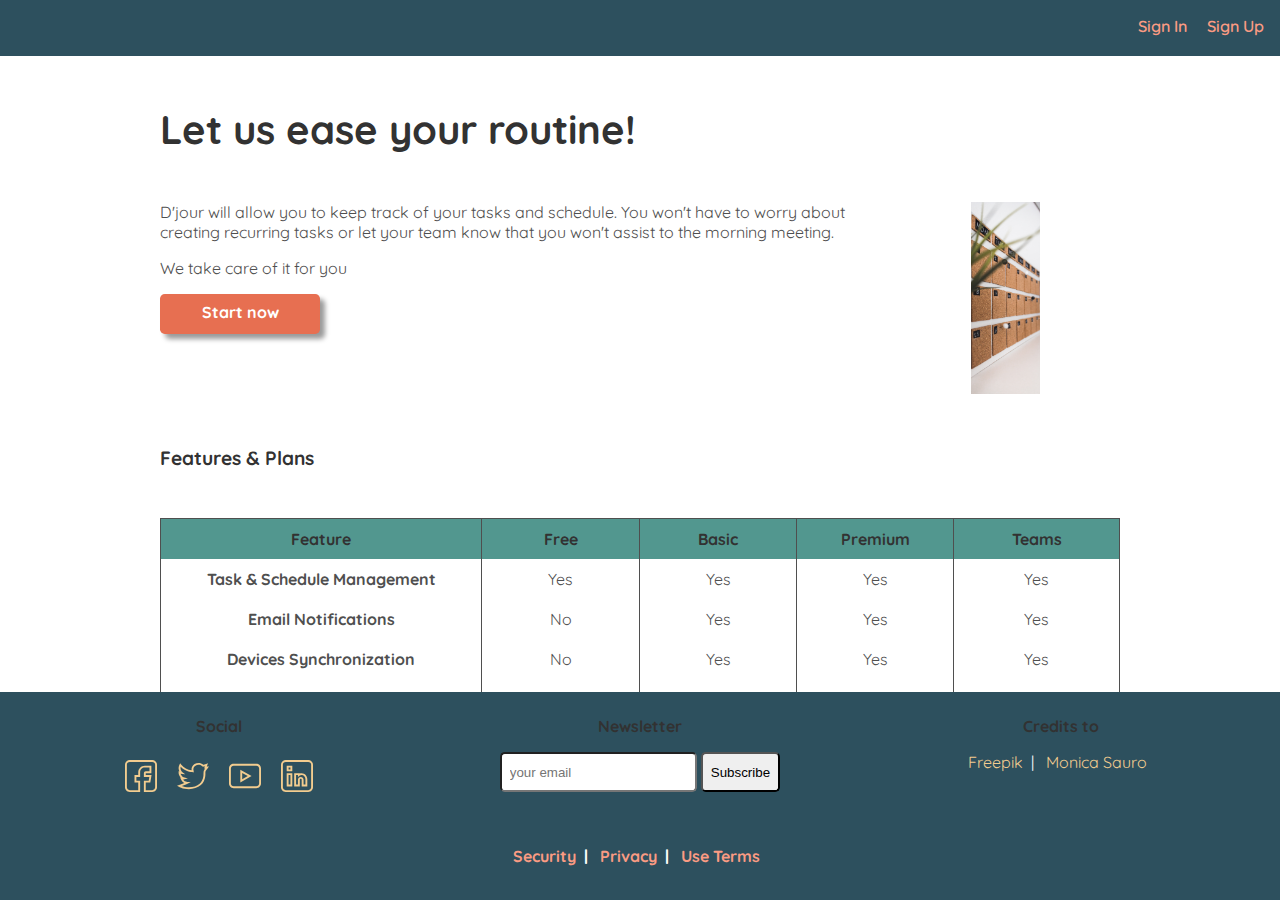
==== index.html @ 9db3313a "Initial Commit" ====
<!DOCTYPE html>
<html lang="en">
  <head>
    <meta charset="UTF-8">
    <meta name="viewport" content="width=device-width, initial-scale=1.0">
    <meta name="description" content="A tool for task and schedule management">
    <link rel="preconnect" href="https://fonts.gstatic.com">
    <link href="https://fonts.googleapis.com/css2?family=Quicksand:wght@400;500;600;700&display=swap" rel="stylesheet">
    <link rel="stylesheet" href="assets/styles/base.css">
    <title>D'jour - Your Schedule organizer</title>
  </head>
  <body>
    <header>
      <a href="#">Sign In</a>
      <a href="#">Sign Up</a>
    </header>
    <main>
      <div class='landing'>
        <section>
          <h2>Let us ease your routine!</h2>
          <div class="content">
            <div>
              <p>
                D'jour will allow you to keep track of your tasks and schedule. 
                You won't have to worry about creating recurring tasks or let your team know that you won't assist to the morning meeting.
              </p>
              <p>We take care of it for you</p>
              <a class='button' href="#">Start now</a>
            </div>
            <figure>
              <img src="./assets/images/workplace-1.jpg" alt="calendar">
            </figure>
          </div>
        </section>
        <section class='features'>
          <h3>Features & Plans</h3>
          <div class="content">
            <table>
              <thead>
                <th>Feature</th>
                <th>Free</th>
                <th>Basic</th>
                <th>Premium</th>
                <th>Teams</th>
              </thead>
              <tbody>
                <tr>
                  <td>Task & Schedule Management</td>
                  <td>Yes</td>
                  <td>Yes</td>
                  <td>Yes</td>
                  <td>Yes</td>
                </tr>
                <tr>
                  <td>Email Notifications</td>
                  <td>No</td>
                  <td>Yes</td>
                  <td>Yes</td>
                  <td>Yes</td>
                </tr>
                <tr>
                  <td>Devices Synchronization</td>
                  <td>No</td>
                  <td>Yes</td>
                  <td>Yes</td>
                  <td>Yes</td>
                </tr>
                <tr>
                  <td>SMS Notifications</td>
                  <td>No</td>
                  <td>No</td>
                  <td>Yes</td>
                  <td>Yes</td>
                </tr>
                <tr>
                  <td>Chat</td>
                  <td>No</td>
                  <td>No</td>
                  <td>No</td>
                  <td>Yes</td>
                </tr>
              </tbody>
              <tfoot>
                <td></td>
                <td><del>0 USD/Month</del></td>
                <td>2 USD/Month</td>
                <td>5 USD/Month</td>
                <td>10 USD/Month</td>
              </tfoot>
            </table>
          </div>
        </section>
        <section class="plataforms">
          <h3>Plataforms</h3>
          <div class="content">
            <article>
              <figure>
                <object data="./assets/images/windows-icon.svg"></object>
                <figcaption>Windows OS logo</figcaption>
              </figure>
              <a class="button"href="#">download</a>
            </article>
            <article>
              <figure>
                <object data="./assets/images/mac-icon.svg"></object>
                <figcaption>Apple logo</figcaption>
              </figure>
              <a class="button"href="#">download</a>
            </article>
            <article>
              <figure>
                <object data="./assets/images/android-icon.svg"></object>
                <figcaption>Android logo</figcaption>
              </figure>
              <a class="button" href="#">download</a>
            </article>
          </div>
        </section>
      </div>
    </main>
    <footer>
      <section>
        <h4>Social</h4>
        <nav>
          <a href="#">
            <figure>
              <svg viewBox="0 0 512 512" xmlns="http://www.w3.org/2000/svg"><path d="m75 512h167v-182h-60v-60h60v-75c0-41.355469 33.644531-75 75-75h75v60h-60c-16.542969 0-30 13.457031-30 30v60h87.292969l-10 60h-77.292969v182h135c41.355469 0 75-33.644531 75-75v-362c0-41.355469-33.644531-75-75-75h-362c-41.355469 0-75 33.644531-75 75v362c0 41.355469 33.644531 75 75 75zm-45-437c0-24.8125 20.1875-45 45-45h362c24.8125 0 45 20.1875 45 45v362c0 24.8125-20.1875 45-45 45h-105v-122h72.707031l20-120h-92.707031v-30h90v-120h-105c-57.898438 0-105 47.101562-105 105v45h-60v120h60v122h-137c-24.8125 0-45-20.1875-45-45zm0 0"/></svg>
            </figure>
          </a>
          <a href="#">
            <figure>
              <svg viewBox="0 -47 512.00004 512" xmlns="http://www.w3.org/2000/svg"><path d="m512 55.964844c-32.207031 1.484375-31.503906 1.363281-35.144531 1.667968l19.074219-54.472656s-59.539063 21.902344-74.632813 25.820313c-39.640625-35.628907-98.5625-37.203125-140.6875-11.3125-34.496094 21.207031-53.011719 57.625-46.835937 100.191406-67.136719-9.316406-123.703126-41.140625-168.363282-94.789063l-14.125-16.964843-10.554687 19.382812c-13.339844 24.492188-17.769531 52.496094-12.476563 78.851563 2.171875 10.8125 5.863282 21.125 10.976563 30.78125l-12.117188-4.695313-1.4375 20.246094c-1.457031 20.566406 5.390625 44.574219 18.320313 64.214844 3.640625 5.53125 8.328125 11.605469 14.269531 17.597656l-6.261719-.960937 7.640625 23.199218c10.042969 30.480469 30.902344 54.0625 57.972657 67.171875-27.035157 11.472657-48.875 18.792969-84.773438 30.601563l-32.84375 10.796875 30.335938 16.585937c11.566406 6.324219 52.4375 27.445313 92.820312 33.78125 89.765625 14.078125 190.832031 2.613282 258.871094-58.664062 57.308594-51.613282 76.113281-125.03125 72.207031-201.433594-.589844-11.566406 2.578125-22.605469 8.921875-31.078125 12.707031-16.964844 48.765625-66.40625 48.84375-66.519531zm-72.832031 48.550781c-10.535157 14.066406-15.8125 32.03125-14.867188 50.578125 3.941407 77.066406-17.027343 136.832031-62.328125 177.628906-52.917968 47.660156-138.273437 66.367188-234.171875 51.324219-17.367187-2.722656-35.316406-8.820313-50.171875-14.910156 30.097656-10.355469 53.339844-19.585938 90.875-37.351563l52.398438-24.800781-57.851563-3.703125c-27.710937-1.773438-50.785156-15.203125-64.96875-37.007812 7.53125-.4375 14.792969-1.65625 22.023438-3.671876l55.175781-15.367187-55.636719-13.625c-27.035156-6.621094-42.445312-22.796875-50.613281-35.203125-5.363281-8.152344-8.867188-16.503906-10.96875-24.203125 5.578125 1.496094 12.082031 2.5625 22.570312 3.601563l51.496094 5.09375-40.800781-31.828126c-29.398437-22.929687-41.179687-57.378906-32.542969-90.496093 91.75 95.164062 199.476563 88.011719 210.320313 90.527343-2.386719-23.183593-2.449219-23.238281-3.074219-25.445312-13.886719-49.089844 16.546875-74.015625 30.273438-82.453125 28.671874-17.621094 74.183593-20.277344 105.707031 8.753906 6.808593 6.265625 16.015625 8.730469 24.632812 6.589844 7.734375-1.921875 14.082031-3.957031 20.296875-6.171875l-12.9375 36.945312 16.515625.011719c-3.117187 4.179688-6.855469 9.183594-11.351562 15.183594zm0 0"/></svg>
            </figure>
          </a>
          <a href="#">
            <figure>
              <svg viewBox="0 -61 512 512" xmlns="http://www.w3.org/2000/svg"><path d="m75 390h362c41.355469 0 75-33.644531 75-75v-240c0-41.355469-33.644531-75-75-75h-362c-41.355469 0-75 33.644531-75 75v240c0 41.355469 33.644531 75 75 75zm-45-315c0-24.8125 20.1875-45 45-45h362c24.8125 0 45 20.1875 45 45v240c0 24.8125-20.1875 45-45 45h-362c-24.8125 0-45-20.1875-45-45zm0 0"/><path d="m181 94.507812v203.898438l180.5-103.621094zm30 50.984376 89.5 49.722656-89.5 51.378906zm0 0"/></svg>
            </figure>
          </a>
          <a href="#">
            <figure>
              <svg viewBox="0 0 512 512" xmlns="http://www.w3.org/2000/svg"><path d="m437 0h-362c-41.355469 0-75 33.644531-75 75v362c0 41.355469 33.644531 75 75 75h362c41.355469 0 75-33.644531 75-75v-362c0-41.355469-33.644531-75-75-75zm45 437c0 24.8125-20.1875 45-45 45h-362c-24.8125 0-45-20.1875-45-45v-362c0-24.8125 20.1875-45 45-45h362c24.8125 0 45 20.1875 45 45zm0 0"/><path d="m91 422h90v-212h-90zm30-182h30v152h-30zm0 0"/><path d="m331.085938 210c-.027344 0-.058594 0-.085938 0-10.371094 0-20.472656 1.734375-30 5.101562v-5.101562h-90v212h90v-107c0-8.269531 6.730469-15 15-15s15 6.730469 15 15v107h90v-117.3125c0-48.546875-39.382812-94.640625-89.914062-94.6875zm59.914062 182h-30v-77c0-24.8125-20.1875-45-45-45s-44.996094 20.1875-45 44.996094v77.003906h-30v-152h30v30.019531l24.007812-18.03125c10.441407-7.84375 22.886719-11.988281 35.992188-11.988281h.058594c31.929687.03125 59.941406 30.257812 59.941406 64.6875zm0 0"/><path d="m91 180h90v-90h-90zm30-60h30v30h-30zm0 0"/></svg>
            </figure>
          </a>
        </nav>
      </section>
      <section>
        <h4>Newsletter</h4>
        <form action="#" method="post">
          <input type="text" placeholder="your email">
          <button type="submit">Subscribe</button>
        </form>
      </section>
      <section>
        <h4>Credits to</h4>
        <nav class="inline-nav">
          <a href="https://www.flaticon.com/authors/freepik" title="Freepik">Freepik</a>
          <a href="https://unsplash.com/@monicasauro?utm_source=unsplash&amp;utm_medium=referral&amp;utm_content=creditCopyText">Monica Sauro</a>
        </nav>
      </section>
      <section class="legal">
        <nav class="inline-nav">
          <a href="#">Security</a>
          <a href="#">Privacy</a>
          <a href="#">Use Terms</a>
        </nav>
      </section>
    </footer>
  </body>
</html>
---- assets/styles/base.css ----
:root {
  --primary-color: #2d505e;
  --font-color-1: #323232;
  --font-color-2: #4f4f4f;
  --secondary-color: #fa9b83;
  --tertiary-color: #f2cc8f;
  --forth-color: #52978f;
  font-family: 'Quicksand', sans-serif;
  font-size: 16px;
  color: var(--font-color-2);
}

* {
  box-sizing: border-box;
  padding: 0;
  margin: 0;
}

body {
  min-height: 100vh;
  position: relative;
}

p {
  margin-bottom: 1rem;
}

a {
  padding: 0.5rem;
}

ul {
  list-style-type: none;
}

input, select, button, .button {
  height: 2.5rem;
  border-radius: 0.3rem;
  padding: 0.5rem;
}

a.button {
  color: white;
  font-weight: bold;
  display: inline-block;
  text-align: center;
}

a.button:hover {
  text-decoration: none;
}

h1, h2, h3, h4, h5 {
  color: var(--font-color-1);
}

h1 {
  font-size: 4rem;
  font-weight: 900;
}

h2 {
  font-size: 2.5rem;
  font-weight: 900;
}

h3 {
  font-size: 1.2rem;
  font-weight: 700;
}

h4 {
  font-size: 1rem;
  font-weight: 600;
}

h5 {
  font-size: 0.8rem;
  font-weight: 600;
}

a, a:visited {
  text-decoration: none;
}

a:hover {
  text-decoration: underline;
}

header, footer {
  padding: 0.5rem;
  background-color: var(--primary-color);
  color: var(--secondary-color);
}

header {
  text-align: right;
  height: 3.5rem;
}

header > a {
  font-weight: 600;
}

header > a, footer a {
  display: inline-block;
  color: var(--secondary-color);
}

footer {
  height: 13rem;
  display: flex;
  flex-wrap: wrap;
  position: absolute;
  bottom: 0;
  right: 0;
  left: 0;
}

footer > section {
  flex-shrink: 0;
  width: 33.33%;
  text-align: center;
  padding-top: 1rem;
}

footer > section h4 {
  margin-bottom: 1rem;
  font-weight: bold;
}

footer > .legal {
  width: 100%;
}

footer > .legal a{
  color: var(--secondary-color);
  font-weight: bold;
}

footer figure {
  width: 2rem;
}

footer svg {
  fill: var(--tertiary-color);
}

footer a {
  color: var(--tertiary-color);
}

footer .inline-nav a {
  padding: 0;
}

footer .inline-nav a:after {
  content: '|';
  color: white;
  margin: 0 0.5rem 0 0.5rem;
}

footer .inline-nav a:last-child::after {
  content: '';
  margin-left: 0;
}

main {
  height: calc(100vh - 16.5rem);
  overflow-y: scroll;
}

main > div {
  max-width: 60rem;
  margin: auto;
}

table {
  border-collapse: collapse;
  text-align: center;
  border: 1px solid var(--font-color-2);
}

td,th {
  border-right: 1px solid var(--font-color-2);
  border-left: 1px solid var(--font-color-2);
}

thead {
  background-color: var(--forth-color);
}

th {
  color: var(--font-color-1);
}

td, th {
  height: 2.5rem;
  padding: 0.5rem;
}

.landing > section {
  margin-bottom: 3rem;
  margin-top: 3rem;
}

.landing > section h2, .landing > section h3 {
  margin-bottom: 3rem;
}

.landing > section > .content {
  display: flex;
}

.landing > section > .content figure {
  padding: 0 5rem 0 5rem;
}

.landing > section > .content img {
  width: 100%;
  height: 12rem;
  object-fit: cover;
}

.landing .button {
  background-color: #e76f51;
}

.landing a.button {
  box-shadow: 5px 5px 5px 0px rgba(0,0,0,0.4);
  width: 10rem;
}

.landing > .features table {
  width: 100%;
}

.landing > .features tfoot {
  font-weight: bold;
}

.landing > .features td:first-child {
  font-weight: bold;
}

.landing > .plataforms article {
  width: 33.33%;
  padding: 3rem;
  text-align: center;
}

.landing > .plataforms figure {
  width: 100%;
}

.landing > .plataforms figcaption {
  visibility: hidden;
}

.landing > .plataforms object {
  width: 100%;
}
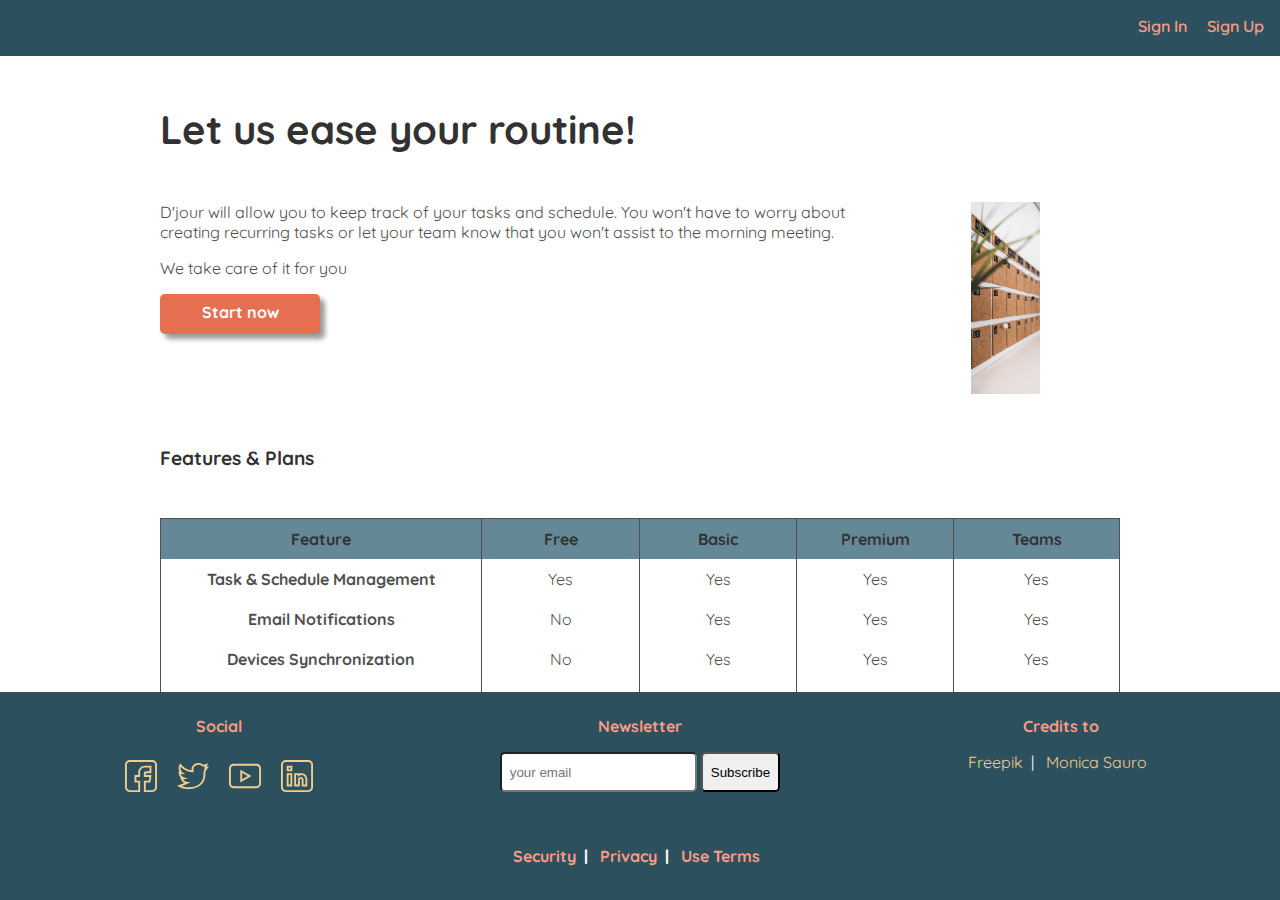
==== commit 82c39632: "add resources and tweek forms" ====
--- a/index.html
+++ b/index.html
@@ -6,13 +6,13 @@
     <meta name="description" content="A tool for task and schedule management">
     <link rel="preconnect" href="https://fonts.gstatic.com">
     <link href="https://fonts.googleapis.com/css2?family=Quicksand:wght@400;500;600;700&display=swap" rel="stylesheet">
-    <link rel="stylesheet" href="assets/styles/base.css">
+    <link rel="stylesheet" href="assets/styles/styles.css">
     <title>D'jour - Your Schedule organizer</title>
   </head>
   <body>
     <header>
-      <a href="#">Sign In</a>
-      <a href="#">Sign Up</a>
+      <a href="/sign_in.html">Sign In</a>
+      <a href="/sign_up.html">Sign Up</a>
     </header>
     <main>
       <div class='landing'>
@@ -122,22 +122,22 @@
       <section>
         <h4>Social</h4>
         <nav>
-          <a href="#">
+          <a href="https://facebook.com" target="_black">
             <figure>
               <svg viewBox="0 0 512 512" xmlns="http://www.w3.org/2000/svg"><path d="m75 512h167v-182h-60v-60h60v-75c0-41.355469 33.644531-75 75-75h75v60h-60c-16.542969 0-30 13.457031-30 30v60h87.292969l-10 60h-77.292969v182h135c41.355469 0 75-33.644531 75-75v-362c0-41.355469-33.644531-75-75-75h-362c-41.355469 0-75 33.644531-75 75v362c0 41.355469 33.644531 75 75 75zm-45-437c0-24.8125 20.1875-45 45-45h362c24.8125 0 45 20.1875 45 45v362c0 24.8125-20.1875 45-45 45h-105v-122h72.707031l20-120h-92.707031v-30h90v-120h-105c-57.898438 0-105 47.101562-105 105v45h-60v120h60v122h-137c-24.8125 0-45-20.1875-45-45zm0 0"/></svg>
             </figure>
           </a>
-          <a href="#">
+          <a href="https://twitter.com" target="_black">
             <figure>
               <svg viewBox="0 -47 512.00004 512" xmlns="http://www.w3.org/2000/svg"><path d="m512 55.964844c-32.207031 1.484375-31.503906 1.363281-35.144531 1.667968l19.074219-54.472656s-59.539063 21.902344-74.632813 25.820313c-39.640625-35.628907-98.5625-37.203125-140.6875-11.3125-34.496094 21.207031-53.011719 57.625-46.835937 100.191406-67.136719-9.316406-123.703126-41.140625-168.363282-94.789063l-14.125-16.964843-10.554687 19.382812c-13.339844 24.492188-17.769531 52.496094-12.476563 78.851563 2.171875 10.8125 5.863282 21.125 10.976563 30.78125l-12.117188-4.695313-1.4375 20.246094c-1.457031 20.566406 5.390625 44.574219 18.320313 64.214844 3.640625 5.53125 8.328125 11.605469 14.269531 17.597656l-6.261719-.960937 7.640625 23.199218c10.042969 30.480469 30.902344 54.0625 57.972657 67.171875-27.035157 11.472657-48.875 18.792969-84.773438 30.601563l-32.84375 10.796875 30.335938 16.585937c11.566406 6.324219 52.4375 27.445313 92.820312 33.78125 89.765625 14.078125 190.832031 2.613282 258.871094-58.664062 57.308594-51.613282 76.113281-125.03125 72.207031-201.433594-.589844-11.566406 2.578125-22.605469 8.921875-31.078125 12.707031-16.964844 48.765625-66.40625 48.84375-66.519531zm-72.832031 48.550781c-10.535157 14.066406-15.8125 32.03125-14.867188 50.578125 3.941407 77.066406-17.027343 136.832031-62.328125 177.628906-52.917968 47.660156-138.273437 66.367188-234.171875 51.324219-17.367187-2.722656-35.316406-8.820313-50.171875-14.910156 30.097656-10.355469 53.339844-19.585938 90.875-37.351563l52.398438-24.800781-57.851563-3.703125c-27.710937-1.773438-50.785156-15.203125-64.96875-37.007812 7.53125-.4375 14.792969-1.65625 22.023438-3.671876l55.175781-15.367187-55.636719-13.625c-27.035156-6.621094-42.445312-22.796875-50.613281-35.203125-5.363281-8.152344-8.867188-16.503906-10.96875-24.203125 5.578125 1.496094 12.082031 2.5625 22.570312 3.601563l51.496094 5.09375-40.800781-31.828126c-29.398437-22.929687-41.179687-57.378906-32.542969-90.496093 91.75 95.164062 199.476563 88.011719 210.320313 90.527343-2.386719-23.183593-2.449219-23.238281-3.074219-25.445312-13.886719-49.089844 16.546875-74.015625 30.273438-82.453125 28.671874-17.621094 74.183593-20.277344 105.707031 8.753906 6.808593 6.265625 16.015625 8.730469 24.632812 6.589844 7.734375-1.921875 14.082031-3.957031 20.296875-6.171875l-12.9375 36.945312 16.515625.011719c-3.117187 4.179688-6.855469 9.183594-11.351562 15.183594zm0 0"/></svg>
             </figure>
           </a>
-          <a href="#">
+          <a href="https://youtube.com" target="_black">
             <figure>
               <svg viewBox="0 -61 512 512" xmlns="http://www.w3.org/2000/svg"><path d="m75 390h362c41.355469 0 75-33.644531 75-75v-240c0-41.355469-33.644531-75-75-75h-362c-41.355469 0-75 33.644531-75 75v240c0 41.355469 33.644531 75 75 75zm-45-315c0-24.8125 20.1875-45 45-45h362c24.8125 0 45 20.1875 45 45v240c0 24.8125-20.1875 45-45 45h-362c-24.8125 0-45-20.1875-45-45zm0 0"/><path d="m181 94.507812v203.898438l180.5-103.621094zm30 50.984376 89.5 49.722656-89.5 51.378906zm0 0"/></svg>
             </figure>
           </a>
-          <a href="#">
+          <a href="https://linkedin.com" target="_black">
             <figure>
               <svg viewBox="0 0 512 512" xmlns="http://www.w3.org/2000/svg"><path d="m437 0h-362c-41.355469 0-75 33.644531-75 75v362c0 41.355469 33.644531 75 75 75h362c41.355469 0 75-33.644531 75-75v-362c0-41.355469-33.644531-75-75-75zm45 437c0 24.8125-20.1875 45-45 45h-362c-24.8125 0-45-20.1875-45-45v-362c0-24.8125 20.1875-45 45-45h362c24.8125 0 45 20.1875 45 45zm0 0"/><path d="m91 422h90v-212h-90zm30-182h30v152h-30zm0 0"/><path d="m331.085938 210c-.027344 0-.058594 0-.085938 0-10.371094 0-20.472656 1.734375-30 5.101562v-5.101562h-90v212h90v-107c0-8.269531 6.730469-15 15-15s15 6.730469 15 15v107h90v-117.3125c0-48.546875-39.382812-94.640625-89.914062-94.6875zm59.914062 182h-30v-77c0-24.8125-20.1875-45-45-45s-44.996094 20.1875-45 44.996094v77.003906h-30v-152h30v30.019531l24.007812-18.03125c10.441407-7.84375 22.886719-11.988281 35.992188-11.988281h.058594c31.929687.03125 59.941406 30.257812 59.941406 64.6875zm0 0"/><path d="m91 180h90v-90h-90zm30-60h30v30h-30zm0 0"/></svg>
             </figure>
--- a/assets/styles/styles.css
+++ b/assets/styles/styles.css
@@ -0,0 +1,312 @@
+:root {
+  --primary-color: #2d505e;
+  --font-color-1: #323232;
+  --font-color-2: #4f4f4f;
+  --secondary-color: #fa9b83;
+  --tertiary-color: #f2cc8f;
+  --forth-color: #658896;
+  font-family: 'Quicksand', sans-serif;
+  font-size: 16px;
+  color: var(--font-color-2);
+}
+
+* {
+  box-sizing: border-box;
+  padding: 0;
+  margin: 0;
+}
+
+body {
+  min-height: 100vh;
+  position: relative;
+}
+
+p {
+  margin-bottom: 1rem;
+}
+
+a {
+  padding: 0.5rem;
+}
+
+ul {
+  list-style-type: none;
+}
+
+input, select, button, .button {
+  height: 2.5rem;
+  border-radius: 0.3rem;
+  padding: 0.5rem;
+}
+
+input[type='radio'] {
+  height: 1rem;
+}
+
+a.button {
+  color: white;
+  font-weight: bold;
+  display: inline-block;
+  text-align: center;
+}
+
+a.button:hover {
+  text-decoration: none;
+}
+
+h1, h2, h3, h4, h5 {
+  color: var(--font-color-1);
+}
+
+h1 {
+  font-size: 4rem;
+  font-weight: 900;
+}
+
+h2 {
+  font-size: 2.5rem;
+  font-weight: 900;
+}
+
+h3 {
+  font-size: 1.2rem;
+  font-weight: 700;
+}
+
+h4 {
+  font-size: 1rem;
+  font-weight: 600;
+}
+
+h5 {
+  font-size: 0.8rem;
+  font-weight: 600;
+}
+
+a, a:visited {
+  text-decoration: none;
+}
+
+a:hover {
+  text-decoration: underline;
+}
+
+header, footer {
+  padding: 0.5rem;
+  background-color: var(--primary-color);
+  color: var(--secondary-color);
+}
+
+header {
+  text-align: right;
+  height: 3.5rem;
+}
+
+header > a {
+  font-weight: 600;
+}
+
+header > a, footer a {
+  display: inline-block;
+  color: var(--secondary-color);
+}
+
+footer {
+  height: 13rem;
+  display: flex;
+  flex-wrap: wrap;
+  position: absolute;
+  bottom: 0;
+  right: 0;
+  left: 0;
+}
+
+footer > section {
+  flex-shrink: 0;
+  width: 33.33%;
+  text-align: center;
+  padding-top: 1rem;
+}
+
+footer > section h4 {
+  margin-bottom: 1rem;
+  font-weight: bold;
+  color: var(--secondary-color);
+}
+
+footer > .legal {
+  width: 100%;
+}
+
+footer > .legal a{
+  color: var(--secondary-color);
+  font-weight: bold;
+}
+
+footer figure {
+  width: 2rem;
+}
+
+footer svg {
+  fill: var(--tertiary-color);
+}
+
+footer a {
+  color: var(--tertiary-color);
+}
+
+footer .inline-nav a {
+  padding: 0;
+}
+
+footer .inline-nav a:after {
+  content: '|';
+  color: white;
+  margin: 0 0.5rem 0 0.5rem;
+}
+
+footer .inline-nav a:last-child::after {
+  content: '';
+  margin-left: 0;
+}
+
+main {
+  height: calc(100vh - 16.5rem);
+  overflow-y: scroll;
+}
+
+main > div {
+  max-width: 60rem;
+  margin: auto;
+}
+
+table {
+  border-collapse: collapse;
+  text-align: center;
+  border: 1px solid var(--font-color-2);
+}
+
+td,th {
+  border-right: 1px solid var(--font-color-2);
+  border-left: 1px solid var(--font-color-2);
+}
+
+thead {
+  background-color: var(--forth-color);
+}
+
+th {
+  color: var(--font-color-1);
+}
+
+td, th {
+  height: 2.5rem;
+  padding: 0.5rem;
+}
+
+.landing > section {
+  margin-bottom: 3rem;
+  margin-top: 3rem;
+}
+
+.landing > section h2, .landing > section h3 {
+  margin-bottom: 3rem;
+}
+
+.landing > section > .content {
+  display: flex;
+}
+
+.landing > section > .content figure {
+  padding: 0 5rem 0 5rem;
+}
+
+.landing > section > .content img {
+  width: 100%;
+  height: 12rem;
+  object-fit: cover;
+}
+
+.landing .button {
+  background-color: #e76f51;
+}
+
+.landing a.button {
+  box-shadow: 5px 5px 5px 0px rgba(0,0,0,0.4);
+  width: 10rem;
+}
+
+.landing > .features table {
+  width: 100%;
+}
+
+.landing > .features tfoot {
+  font-weight: bold;
+}
+
+.landing > .features td:first-child {
+  font-weight: bold;
+}
+
+.landing > .plataforms article {
+  width: 33.33%;
+  padding: 3rem;
+  text-align: center;
+}
+
+.landing > .plataforms figure {
+  width: 100%;
+}
+
+.landing > .plataforms figcaption {
+  visibility: hidden;
+}
+
+.landing > .plataforms object {
+  width: 100%;
+}
+
+.sign {
+  margin-top: 6rem;
+  padding: 4rem;
+  background-color: var(--forth-color);
+  border-radius: 1rem;
+}
+
+.sign > form * {
+  display: block;
+}
+
+.sign h3, .sign label {
+  margin-bottom: 1rem;
+}
+
+.sign label, .sign legend {
+  font-weight: bold;
+}
+
+.sign input[type='text'], .sign input[type='password'], .sign input[type='email'], .sign fieldset {
+  width: 100%;
+  margin-bottom: 2rem;
+}
+
+.sign fieldset label { 
+  display: inline-block;
+  position: relative;
+  padding-left: 2rem;
+}
+
+.sign fieldset input[type='radio'] { 
+  position: absolute;
+  left: 0.8rem;
+  bottom: 0.1rem;
+}
+
+.sign nav {
+  padding-top: 2rem;
+}
+
+.sign a {
+  color: var(--secondary-color);
+  font-weight: bold;
+}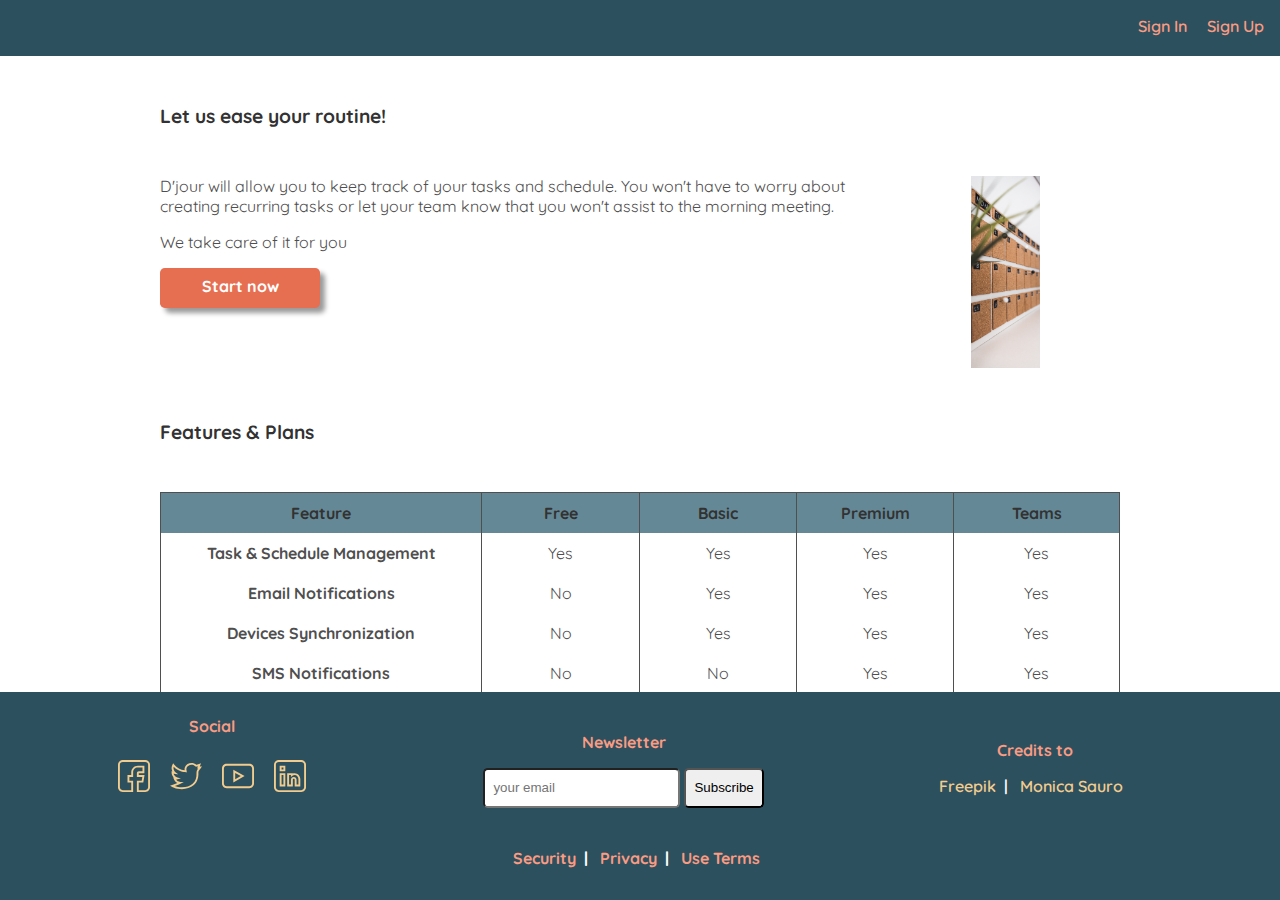
==== commit 2069070a: "Fixes structure and styles" ====
--- a/index.html
+++ b/index.html
@@ -3,7 +3,7 @@
   <head>
     <meta charset="UTF-8">
     <meta name="viewport" content="width=device-width, initial-scale=1.0">
-    <meta name="description" content="A tool for task and schedule management">
+    <meta name="description" content="A cool manager for task and schedules">
     <link rel="preconnect" href="https://fonts.gstatic.com">
     <link href="https://fonts.googleapis.com/css2?family=Quicksand:wght@400;500;600;700&display=swap" rel="stylesheet">
     <link rel="stylesheet" href="assets/styles/styles.css">
@@ -15,9 +15,9 @@
       <a href="/sign_up.html">Sign Up</a>
     </header>
     <main>
-      <div class='landing'>
+      <div class="landing">
         <section>
-          <h2>Let us ease your routine!</h2>
+          <h3>Let us ease your routine!</h3>
           <div class="content">
             <div>
               <p>
@@ -37,11 +37,13 @@
           <div class="content">
             <table>
               <thead>
-                <th>Feature</th>
-                <th>Free</th>
-                <th>Basic</th>
-                <th>Premium</th>
-                <th>Teams</th>
+                <tr>
+                  <th>Feature</th>
+                  <th>Free</th>
+                  <th>Basic</th>
+                  <th>Premium</th>
+                  <th>Teams</th>
+                </tr>
               </thead>
               <tbody>
                 <tr>
@@ -81,11 +83,13 @@
                 </tr>
               </tbody>
               <tfoot>
-                <td></td>
-                <td><del>0 USD/Month</del></td>
-                <td>2 USD/Month</td>
-                <td>5 USD/Month</td>
-                <td>10 USD/Month</td>
+                <tr>
+                  <td></td>
+                  <td><del>0 USD/Month</del></td>
+                  <td>2 USD/Month</td>
+                  <td>5 USD/Month</td>
+                  <td>10 USD/Month</td>
+                </tr>
               </tfoot>
             </table>
           </div>
@@ -96,21 +100,21 @@
             <article>
               <figure>
                 <object data="./assets/images/windows-icon.svg"></object>
-                <figcaption>Windows OS logo</figcaption>
+                <figcaption>Windows</figcaption>
               </figure>
               <a class="button"href="#">download</a>
             </article>
             <article>
               <figure>
                 <object data="./assets/images/mac-icon.svg"></object>
-                <figcaption>Apple logo</figcaption>
+                <figcaption>Apple</figcaption>
               </figure>
               <a class="button"href="#">download</a>
             </article>
             <article>
               <figure>
                 <object data="./assets/images/android-icon.svg"></object>
-                <figcaption>Android logo</figcaption>
+                <figcaption>Android</figcaption>
               </figure>
               <a class="button" href="#">download</a>
             </article>
@@ -120,7 +124,7 @@
     </main>
     <footer>
       <section>
-        <h4>Social</h4>
+        <h3>Social</h3>
         <nav>
           <a href="https://facebook.com" target="_black">
             <figure>
@@ -145,14 +149,14 @@
         </nav>
       </section>
       <section>
-        <h4>Newsletter</h4>
+        <h3>Newsletter</h3>
         <form action="#" method="post">
           <input type="text" placeholder="your email">
           <button type="submit">Subscribe</button>
         </form>
       </section>
       <section>
-        <h4>Credits to</h4>
+        <h3>Credits to</h3>
         <nav class="inline-nav">
           <a href="https://www.flaticon.com/authors/freepik" title="Freepik">Freepik</a>
           <a href="https://unsplash.com/@monicasauro?utm_source=unsplash&amp;utm_medium=referral&amp;utm_content=creditCopyText">Monica Sauro</a>
--- a/assets/styles/styles.css
+++ b/assets/styles/styles.css
@@ -1,3 +1,5 @@
+/* Normalization and General Styles */
+
 :root {
   --primary-color: #2d505e;
   --font-color-1: #323232;
@@ -33,7 +35,7 @@
   list-style-type: none;
 }
 
-input, select, button, .button {
+input, select, button {
   height: 2.5rem;
   border-radius: 0.3rem;
   padding: 0.5rem;
@@ -41,17 +43,6 @@
 
 input[type='radio'] {
   height: 1rem;
-}
-
-a.button {
-  color: white;
-  font-weight: bold;
-  display: inline-block;
-  text-align: center;
-}
-
-a.button:hover {
-  text-decoration: none;
 }
 
 h1, h2, h3, h4, h5 {
@@ -91,6 +82,29 @@
   text-decoration: underline;
 }
 
+/* Button styles */
+
+.button {
+  height: 2.5rem;
+  border-radius: 0.3rem;
+  padding: 0.5rem;
+  color: white;
+  font-weight: bold;
+}
+
+a.button {
+  color: white;
+  font-weight: bold;
+  display: inline-block;
+  text-align: center;
+}
+
+a.button:hover {
+  text-decoration: none;
+}
+
+/* Layout */
+
 header, footer {
   padding: 0.5rem;
   background-color: var(--primary-color);
@@ -102,19 +116,15 @@
   height: 3.5rem;
 }
 
-header > a {
+header a, 
+footer a {
   font-weight: 600;
-}
-
-header > a, footer a {
   display: inline-block;
   color: var(--secondary-color);
 }
 
 footer {
   height: 13rem;
-  display: flex;
-  flex-wrap: wrap;
   position: absolute;
   bottom: 0;
   right: 0;
@@ -122,20 +132,22 @@
 }
 
 footer > section {
-  flex-shrink: 0;
-  width: 33.33%;
+  width: calc(100% / 3.1);
+  display: inline-block;
   text-align: center;
   padding-top: 1rem;
 }
 
-footer > section h4 {
+footer > section h3 {
   margin-bottom: 1rem;
-  font-weight: bold;
-  color: var(--secondary-color);
-}
-
-footer > .legal {
-  width: 100%;
+  font-size: 1rem;
+  font-weight: bold;
+  color: var(--secondary-color);
+}
+
+footer > section.legal {
+  width: 100%;
+  padding-top: 2.5rem;
 }
 
 footer > .legal a{
